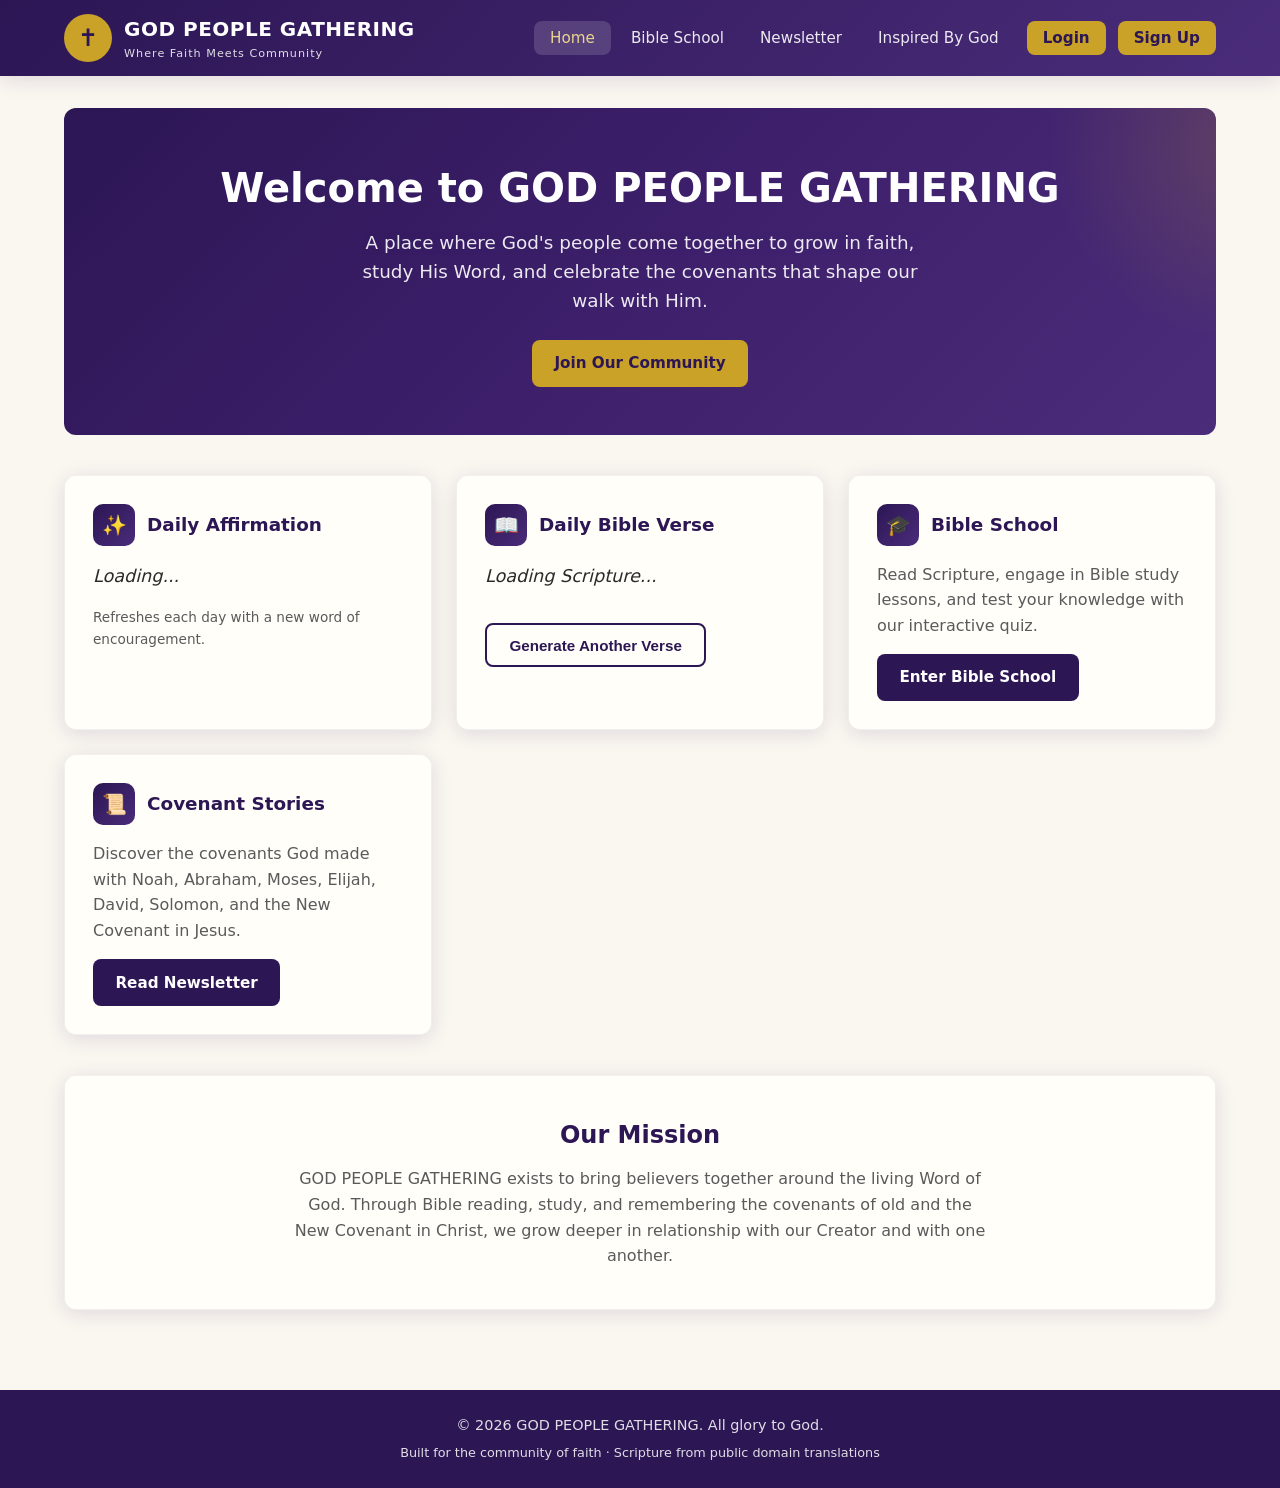
==== index.html @ f99f96ee "Add files via upload" ====
<!DOCTYPE html>
<html lang="en">
<head>
  <meta charset="UTF-8">
  <meta name="viewport" content="width=device-width, initial-scale=1.0">
  <title>GOD PEOPLE GATHERING | Home</title>
  <link rel="stylesheet" href="css/styles.css">
</head>
<body>
  <header class="header">
    <div class="nav-container">
      <a href="index.html" class="logo">
        <div class="logo-icon">✝</div>
        <div class="logo-text">
          GOD PEOPLE GATHERING
          <span>Where Faith Meets Community</span>
        </div>
      </a>
      <button class="menu-toggle" aria-label="Menu">☰</button>
      <ul class="nav-links">
        <li><a href="index.html" class="active">Home</a></li>
        <li><a href="bible-school.html">Bible School</a></li>
        <li><a href="newsletter.html">Newsletter</a></li>
        <li><a href="book.html">Inspired By God</a></li>
        <li class="hidden" data-auth><span class="member-badge">👤 <span data-member-name></span></span></li>
        <li class="hidden" data-auth><a href="#" onclick="logout(); return false;">Logout</a></li>
        <li data-guest><a href="login.html" class="btn-auth">Login</a></li>
        <li data-guest><a href="signup.html" class="btn-auth">Sign Up</a></li>
      </ul>
    </div>
  </header>

  <main class="main">
    <section class="hero">
      <h1>Welcome to GOD PEOPLE GATHERING</h1>
      <p>A place where God's people come together to grow in faith, study His Word, and celebrate the covenants that shape our walk with Him.</p>
      <div data-guest>
        <a href="signup.html" class="btn btn-gold">Join Our Community</a>
      </div>
      <div class="hidden" data-auth>
        <p style="margin-top:1rem; opacity:0.95;">Welcome back, <strong data-member-name></strong>! May God bless your day.</p>
      </div>
    </section>

    <div class="dashboard-cards">
      <div class="card">
        <div class="card-header">
          <div class="card-icon">✨</div>
          <h3>Daily Affirmation</h3>
        </div>
        <p class="affirmation-text" id="daily-affirmation">Loading...</p>
        <p style="font-size:0.85rem; color:var(--text-muted);">Refreshes each day with a new word of encouragement.</p>
      </div>

      <div class="card">
        <div class="card-header">
          <div class="card-icon">📖</div>
          <h3>Daily Bible Verse</h3>
        </div>
        <p class="verse-text" id="daily-verse">Loading Scripture...</p>
        <p class="verse-ref" id="daily-verse-ref"></p>
        <button class="btn btn-outline mt-1" id="random-verse-btn">Generate Another Verse</button>
      </div>

      <div class="card">
        <div class="card-header">
          <div class="card-icon">🎓</div>
          <h3>Bible School</h3>
        </div>
        <p style="color:var(--text-muted); margin-bottom:1rem;">Read Scripture, engage in Bible study lessons, and test your knowledge with our interactive quiz.</p>
        <a href="bible-school.html" class="btn btn-primary">Enter Bible School</a>
      </div>

      <div class="card">
        <div class="card-header">
          <div class="card-icon">📜</div>
          <h3>Covenant Stories</h3>
        </div>
        <p style="color:var(--text-muted); margin-bottom:1rem;">Discover the covenants God made with Noah, Abraham, Moses, Elijah, David, Solomon, and the New Covenant in Jesus.</p>
        <a href="newsletter.html" class="btn btn-primary">Read Newsletter</a>
      </div>
    </div>

    <section class="card text-center" style="padding:2.5rem;">
      <h2 style="color:var(--primary); margin-bottom:0.75rem;">Our Mission</h2>
      <p style="max-width:700px; margin:0 auto; color:var(--text-muted);">
        GOD PEOPLE GATHERING exists to bring believers together around the living Word of God.
        Through Bible reading, study, and remembering the covenants of old and the New Covenant in Christ,
        we grow deeper in relationship with our Creator and with one another.
      </p>
    </section>
  </main>

  <footer class="footer">
    <p>&copy; 2026 GOD PEOPLE GATHERING. All glory to God.</p>
    <p style="margin-top:0.4rem; font-size:0.8rem;">Built for the community of faith · Scripture from public domain translations</p>
  </footer>

  <script src="js/app.js"></script>
</body>
</html>
---- css/styles.css ----
/* GOD PEOPLE GATHERING - Church Website Styles */
:root {
  --primary: #2c1654;
  --primary-light: #4a2c7a;
  --gold: #c9a227;
  --gold-light: #e8d48b;
  --cream: #faf6f0;
  --soft-white: #fffef9;
  --text: #2a2a2a;
  --text-muted: #5a5a5a;
  --success: #2e7d32;
  --error: #c62828;
  --shadow: 0 4px 20px rgba(44, 22, 84, 0.12);
  --radius: 12px;
  --transition: all 0.3s ease;
}

* {
  margin: 0;
  padding: 0;
  box-sizing: border-box;
}

body {
  font-family: 'Segoe UI', system-ui, -apple-system, sans-serif;
  background: var(--cream);
  color: var(--text);
  line-height: 1.6;
  min-height: 100vh;
}

/* Header & Nav */
.header {
  background: linear-gradient(135deg, var(--primary) 0%, var(--primary-light) 100%);
  color: white;
  position: sticky;
  top: 0;
  z-index: 1000;
  box-shadow: var(--shadow);
}

.nav-container {
  max-width: 1200px;
  margin: 0 auto;
  padding: 0.8rem 1.5rem;
  display: flex;
  align-items: center;
  justify-content: space-between;
  gap: 1rem;
}

.logo {
  display: flex;
  align-items: center;
  gap: 0.75rem;
  text-decoration: none;
  color: white;
}

.logo-icon {
  width: 48px;
  height: 48px;
  background: var(--gold);
  border-radius: 50%;
  display: flex;
  align-items: center;
  justify-content: center;
  font-size: 1.5rem;
  font-weight: bold;
  color: var(--primary);
}

.logo-text {
  font-size: 1.25rem;
  font-weight: 700;
  letter-spacing: 0.5px;
}

.logo-text span {
  display: block;
  font-size: 0.7rem;
  font-weight: 400;
  opacity: 0.85;
  letter-spacing: 1px;
}

.nav-links {
  display: flex;
  list-style: none;
  gap: 0.25rem;
  align-items: center;
}

.nav-links a {
  color: rgba(255,255,255,0.9);
  text-decoration: none;
  padding: 0.5rem 1rem;
  border-radius: 8px;
  font-weight: 500;
  font-size: 0.95rem;
  transition: var(--transition);
}

.nav-links a:hover,
.nav-links a.active {
  background: rgba(255,255,255,0.15);
  color: var(--gold-light);
}

.nav-links .btn-auth {
  background: var(--gold);
  color: var(--primary) !important;
  font-weight: 600;
  margin-left: 0.5rem;
}

.nav-links .btn-auth:hover {
  background: var(--gold-light);
}

.menu-toggle {
  display: none;
  background: none;
  border: none;
  color: white;
  font-size: 1.75rem;
  cursor: pointer;
  padding: 0.25rem;
}

/* Main content */
.main {
  max-width: 1200px;
  margin: 0 auto;
  padding: 2rem 1.5rem;
  min-height: calc(100vh - 160px);
}

/* Hero / Dashboard */
.hero {
  background: linear-gradient(135deg, var(--primary) 0%, #3d1f6b 50%, var(--primary-light) 100%);
  color: white;
  border-radius: var(--radius);
  padding: 3rem 2rem;
  text-align: center;
  margin-bottom: 2.5rem;
  position: relative;
  overflow: hidden;
}

.hero::before {
  content: '';
  position: absolute;
  top: -50%;
  right: -20%;
  width: 400px;
  height: 400px;
  background: radial-gradient(circle, rgba(201,162,39,0.2) 0%, transparent 70%);
  border-radius: 50%;
}

.hero h1 {
  font-size: 2.5rem;
  margin-bottom: 0.5rem;
  position: relative;
}

.hero p {
  font-size: 1.15rem;
  opacity: 0.9;
  max-width: 600px;
  margin: 0 auto 1.5rem;
  position: relative;
}

.dashboard-cards {
  display: grid;
  grid-template-columns: repeat(auto-fit, minmax(280px, 1fr));
  gap: 1.5rem;
  margin-bottom: 2.5rem;
}

.card {
  background: var(--soft-white);
  border-radius: var(--radius);
  padding: 1.75rem;
  box-shadow: var(--shadow);
  transition: var(--transition);
  border: 1px solid rgba(44,22,84,0.06);
}

.card:hover {
  transform: translateY(-4px);
  box-shadow: 0 8px 30px rgba(44, 22, 84, 0.15);
}

.card-header {
  display: flex;
  align-items: center;
  gap: 0.75rem;
  margin-bottom: 1rem;
}

.card-icon {
  width: 42px;
  height: 42px;
  background: linear-gradient(135deg, var(--primary), var(--primary-light));
  color: white;
  border-radius: 10px;
  display: flex;
  align-items: center;
  justify-content: center;
  font-size: 1.25rem;
}

.card h3 {
  color: var(--primary);
  font-size: 1.15rem;
}

.affirmation-text, .verse-text {
  font-size: 1.1rem;
  font-style: italic;
  color: var(--text);
  margin: 1rem 0;
  line-height: 1.7;
}

.verse-ref {
  color: var(--gold);
  font-weight: 600;
  font-style: normal;
  font-size: 0.95rem;
}

.btn {
  display: inline-flex;
  align-items: center;
  gap: 0.5rem;
  padding: 0.7rem 1.4rem;
  border: none;
  border-radius: 8px;
  font-weight: 600;
  font-size: 0.95rem;
  cursor: pointer;
  transition: var(--transition);
  text-decoration: none;
}

.btn-primary {
  background: var(--primary);
  color: white;
}

.btn-primary:hover {
  background: var(--primary-light);
}

.btn-gold {
  background: var(--gold);
  color: var(--primary);
}

.btn-gold:hover {
  background: var(--gold-light);
}

.btn-outline {
  background: transparent;
  border: 2px solid var(--primary);
  color: var(--primary);
}

.btn-outline:hover {
  background: var(--primary);
  color: white;
}

/* Auth forms */
.auth-container {
  max-width: 440px;
  margin: 2rem auto;
}

.auth-card {
  background: var(--soft-white);
  border-radius: var(--radius);
  padding: 2.5rem;
  box-shadow: var(--shadow);
}

.auth-card h2 {
  text-align: center;
  color: var(--primary);
  margin-bottom: 0.5rem;
}

.auth-card .subtitle {
  text-align: center;
  color: var(--text-muted);
  margin-bottom: 2rem;
  font-size: 0.95rem;
}

.form-group {
  margin-bottom: 1.25rem;
}

.form-group label {
  display: block;
  margin-bottom: 0.4rem;
  font-weight: 600;
  color: var(--primary);
  font-size: 0.9rem;
}

.form-group input,
.form-group select,
.form-group textarea {
  width: 100%;
  padding: 0.75rem 1rem;
  border: 2px solid #e0d9d0;
  border-radius: 8px;
  font-size: 1rem;
  transition: var(--transition);
  background: white;
}

.form-group input:focus,
.form-group select:focus,
.form-group textarea:focus {
  outline: none;
  border-color: var(--primary);
  box-shadow: 0 0 0 3px rgba(44, 22, 84, 0.1);
}

.form-error {
  color: var(--error);
  font-size: 0.85rem;
  margin-top: 0.35rem;
  display: none;
}

.form-success {
  color: var(--success);
  font-size: 0.9rem;
  text-align: center;
  margin-top: 1rem;
  display: none;
}

.auth-switch {
  text-align: center;
  margin-top: 1.5rem;
  font-size: 0.95rem;
  color: var(--text-muted);
}

.auth-switch a {
  color: var(--primary);
  font-weight: 600;
  text-decoration: none;
}

.auth-switch a:hover {
  text-decoration: underline;
}

/* Bible School */
.section-title {
  color: var(--primary);
  font-size: 1.75rem;
  margin-bottom: 0.5rem;
  text-align: center;
}

.section-subtitle {
  text-align: center;
  color: var(--text-muted);
  margin-bottom: 2rem;
}

.tabs {
  display: flex;
  gap: 0.5rem;
  margin-bottom: 1.5rem;
  flex-wrap: wrap;
  justify-content: center;
}

.tab-btn {
  padding: 0.7rem 1.5rem;
  border: 2px solid var(--primary);
  background: transparent;
  color: var(--primary);
  border-radius: 8px;
  font-weight: 600;
  cursor: pointer;
  transition: var(--transition);
}

.tab-btn.active,
.tab-btn:hover {
  background: var(--primary);
  color: white;
}

.tab-content {
  display: none;
}

.tab-content.active {
  display: block;
}

.bible-controls {
  display: flex;
  flex-wrap: wrap;
  gap: 1rem;
  margin-bottom: 1.5rem;
  align-items: flex-end;
}

.bible-controls .form-group {
  margin-bottom: 0;
  flex: 1;
  min-width: 140px;
}

.bible-text {
  background: white;
  border-radius: var(--radius);
  padding: 1.5rem;
  border-left: 4px solid var(--gold);
  max-height: 500px;
  overflow-y: auto;
  line-height: 1.8;
}

.bible-text .verse {
  margin-bottom: 0.75rem;
}

.bible-text .verse-num {
  color: var(--gold);
  font-weight: 700;
  margin-right: 0.4rem;
  font-size: 0.85rem;
}

.study-grid {
  display: grid;
  grid-template-columns: repeat(auto-fit, minmax(280px, 1fr));
  gap: 1.25rem;
}

.study-card {
  background: white;
  border-radius: var(--radius);
  padding: 1.5rem;
  border-top: 4px solid var(--primary);
  box-shadow: var(--shadow);
}

.study-card h4 {
  color: var(--primary);
  margin-bottom: 0.5rem;
}

.quiz-question {
  background: white;
  border-radius: var(--radius);
  padding: 1.5rem;
  margin-bottom: 1.25rem;
  box-shadow: var(--shadow);
}

.quiz-options {
  list-style: none;
  margin-top: 1rem;
}

.quiz-options li {
  margin-bottom: 0.6rem;
}

.quiz-options label {
  display: flex;
  align-items: center;
  gap: 0.6rem;
  padding: 0.6rem 1rem;
  border: 2px solid #e0d9d0;
  border-radius: 8px;
  cursor: pointer;
  transition: var(--transition);
}

.quiz-options label:hover {
  border-color: var(--primary);
  background: rgba(44,22,84,0.03);
}

.quiz-options input {
  accent-color: var(--primary);
}

.quiz-result {
  margin-top: 1.5rem;
  padding: 1.25rem;
  border-radius: var(--radius);
  text-align: center;
  font-weight: 600;
  display: none;
}

.quiz-result.correct {
  background: #e8f5e9;
  color: var(--success);
}

.quiz-result.incorrect {
  background: #ffebee;
  color: var(--error);
}

/* Newsletter */
.covenant-grid {
  display: grid;
  grid-template-columns: repeat(auto-fit, minmax(320px, 1fr));
  gap: 1.75rem;
}

.covenant-card {
  background: white;
  border-radius: var(--radius);
  overflow: hidden;
  box-shadow: var(--shadow);
  transition: var(--transition);
}

.covenant-card:hover {
  transform: translateY(-6px);
  box-shadow: 0 12px 35px rgba(44, 22, 84, 0.18);
}

.covenant-img {
  height: 180px;
  background-size: cover;
  background-position: center;
  position: relative;
}

.covenant-img::after {
  content: '';
  position: absolute;
  inset: 0;
  background: linear-gradient(to top, rgba(0,0,0,0.5), transparent);
}

.covenant-badge {
  position: absolute;
  top: 1rem;
  left: 1rem;
  background: var(--gold);
  color: var(--primary);
  padding: 0.3rem 0.8rem;
  border-radius: 20px;
  font-size: 0.75rem;
  font-weight: 700;
  z-index: 1;
}

.covenant-body {
  padding: 1.5rem;
}

.covenant-body h3 {
  color: var(--primary);
  margin-bottom: 0.5rem;
}

.covenant-body .covenant-title {
  color: var(--gold);
  font-weight: 600;
  font-size: 0.9rem;
  margin-bottom: 0.75rem;
}

.covenant-body p {
  color: var(--text-muted);
  font-size: 0.95rem;
  margin-bottom: 1rem;
}

/* Book page */
.book-hero {
  text-align: center;
  padding: 2rem;
  background: white;
  border-radius: var(--radius);
  box-shadow: var(--shadow);
  margin-bottom: 2rem;
}

.book-hero h2 {
  color: var(--primary);
  font-size: 2rem;
  margin-bottom: 0.5rem;
}

.upload-zone {
  border: 3px dashed var(--primary);
  border-radius: var(--radius);
  padding: 3rem 2rem;
  text-align: center;
  background: rgba(44,22,84,0.03);
  transition: var(--transition);
  cursor: pointer;
}

.upload-zone:hover,
.upload-zone.dragover {
  background: rgba(44,22,84,0.08);
  border-color: var(--gold);
}

.upload-zone input {
  display: none;
}

.upload-icon {
  font-size: 3rem;
  margin-bottom: 1rem;
}

.download-box {
  background: linear-gradient(135deg, var(--primary), var(--primary-light));
  color: white;
  border-radius: var(--radius);
  padding: 2.5rem;
  text-align: center;
}

.download-box h3 {
  margin-bottom: 0.75rem;
}

/* Footer */
.footer {
  background: var(--primary);
  color: rgba(255,255,255,0.85);
  text-align: center;
  padding: 1.5rem;
  margin-top: 3rem;
  font-size: 0.9rem;
}

.footer a {
  color: var(--gold-light);
  text-decoration: none;
}

/* Member badge */
.member-badge {
  display: inline-flex;
  align-items: center;
  gap: 0.4rem;
  background: rgba(201,162,39,0.2);
  color: var(--gold-light);
  padding: 0.3rem 0.8rem;
  border-radius: 20px;
  font-size: 0.85rem;
  font-weight: 600;
}

/* Responsive */
@media (max-width: 768px) {
  .menu-toggle {
    display: block;
  }

  .nav-links {
    display: none;
    position: absolute;
    top: 100%;
    left: 0;
    right: 0;
    background: var(--primary);
    flex-direction: column;
    padding: 1rem;
    gap: 0.25rem;
    box-shadow: var(--shadow);
  }

  .nav-links.open {
    display: flex;
  }

  .nav-links a {
    width: 100%;
    text-align: center;
  }

  .hero h1 {
    font-size: 1.75rem;
  }

  .bible-controls {
    flex-direction: column;
  }
}

/* Utility */
.hidden {
  display: none !important;
}

.text-center {
  text-align: center;
}

.mt-1 { margin-top: 1rem; }
.mt-2 { margin-top: 2rem; }
.mb-2 { margin-bottom: 2rem; }
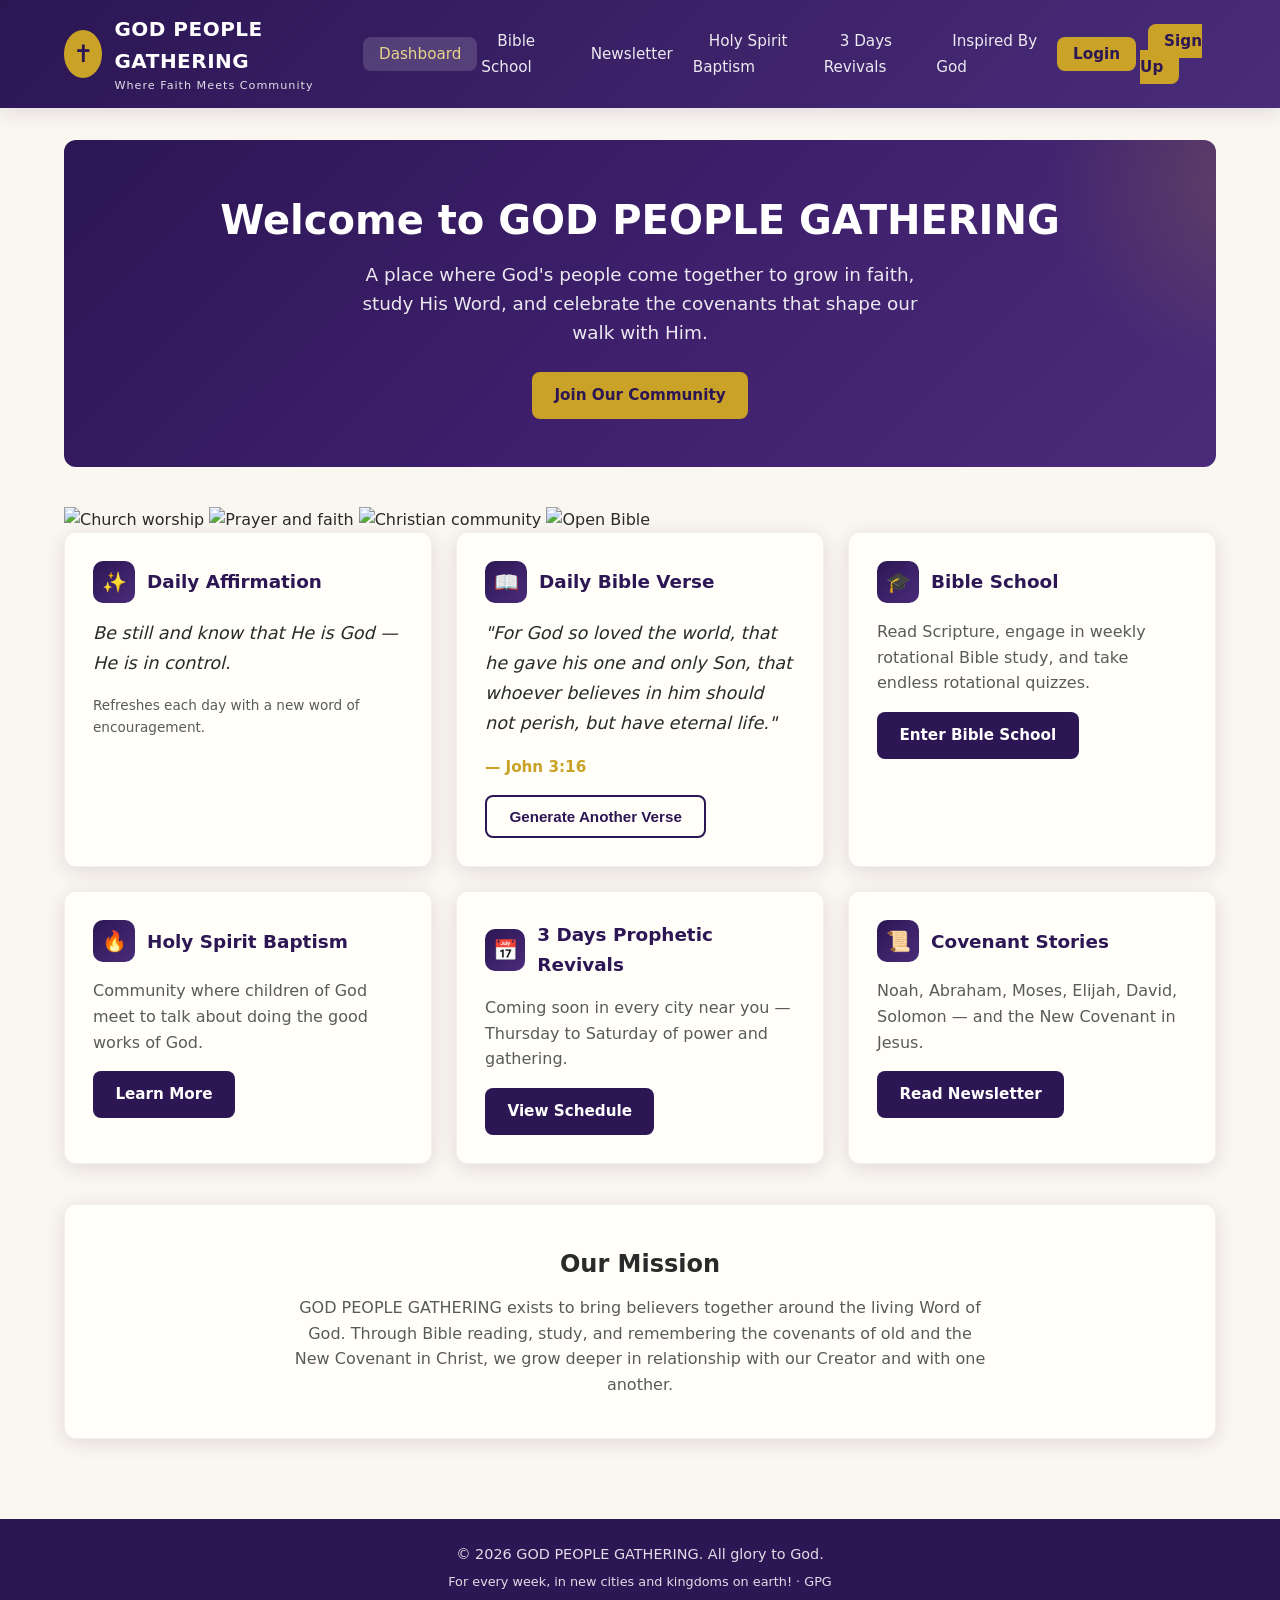
==== commit fc705dbc: "Add files via upload" ====
--- a/index.html
+++ b/index.html
@@ -3,7 +3,7 @@
 <head>
   <meta charset="UTF-8">
   <meta name="viewport" content="width=device-width, initial-scale=1.0">
-  <title>GOD PEOPLE GATHERING | Home</title>
+  <title>Dashboard | GOD PEOPLE GATHERING</title>
   <link rel="stylesheet" href="css/styles.css">
 </head>
 <body>
@@ -18,11 +18,12 @@
       </a>
       <button class="menu-toggle" aria-label="Menu">☰</button>
       <ul class="nav-links">
-        <li><a href="index.html" class="active">Home</a></li>
+        <li><a href="index.html" class="active">Dashboard</a></li>
         <li><a href="bible-school.html">Bible School</a></li>
         <li><a href="newsletter.html">Newsletter</a></li>
+        <li><a href="holy-spirit.html">Holy Spirit Baptism</a></li>
+        <li><a href="revivals.html">3 Days Revivals</a></li>
         <li><a href="book.html">Inspired By God</a></li>
-        <li class="hidden" data-auth><span class="member-badge">👤 <span data-member-name></span></span></li>
         <li class="hidden" data-auth><a href="#" onclick="logout(); return false;">Logout</a></li>
         <li data-guest><a href="login.html" class="btn-auth">Login</a></li>
         <li data-guest><a href="signup.html" class="btn-auth">Sign Up</a></li>
@@ -31,16 +32,22 @@
   </header>
 
   <main class="main">
+    <div id="member-welcome" class="member-welcome hidden"></div>
+
     <section class="hero">
-      <h1>Welcome to GOD PEOPLE GATHERING</h1>
+      <h1>Welcome to <span>GOD PEOPLE GATHERING</span></h1>
       <p>A place where God's people come together to grow in faith, study His Word, and celebrate the covenants that shape our walk with Him.</p>
       <div data-guest>
         <a href="signup.html" class="btn btn-gold">Join Our Community</a>
       </div>
-      <div class="hidden" data-auth>
-        <p style="margin-top:1rem; opacity:0.95;">Welcome back, <strong data-member-name></strong>! May God bless your day.</p>
-      </div>
     </section>
+
+    <div class="home-gallery">
+      <img src="https://images.unsplash.com/photo-1438232992991-995b7058bbb3?w=500&q=80" alt="Church worship">
+      <img src="https://images.unsplash.com/photo-1507692049790-de58290a4334?w=500&q=80" alt="Prayer and faith">
+      <img src="https://images.unsplash.com/photo-1511632765486-a01980e58a9d?w=500&q=80" alt="Christian community">
+      <img src="https://images.unsplash.com/photo-1529070538774-1843cb3265df?w=500&q=80" alt="Open Bible">
+    </div>
 
     <div class="dashboard-cards">
       <div class="card">
@@ -67,8 +74,26 @@
           <div class="card-icon">🎓</div>
           <h3>Bible School</h3>
         </div>
-        <p style="color:var(--text-muted); margin-bottom:1rem;">Read Scripture, engage in Bible study lessons, and test your knowledge with our interactive quiz.</p>
+        <p style="color:var(--text-muted); margin-bottom:1rem;">Read Scripture, engage in weekly rotational Bible study, and take endless rotational quizzes.</p>
         <a href="bible-school.html" class="btn btn-primary">Enter Bible School</a>
+      </div>
+
+      <div class="card">
+        <div class="card-header">
+          <div class="card-icon">🔥</div>
+          <h3>Holy Spirit Baptism</h3>
+        </div>
+        <p style="color:var(--text-muted); margin-bottom:1rem;">Community where children of God meet to talk about doing the good works of God.</p>
+        <a href="holy-spirit.html" class="btn btn-primary">Learn More</a>
+      </div>
+
+      <div class="card">
+        <div class="card-header">
+          <div class="card-icon">📅</div>
+          <h3>3 Days Prophetic Revivals</h3>
+        </div>
+        <p style="color:var(--text-muted); margin-bottom:1rem;">Coming soon in every city near you — Thursday to Saturday of power and gathering.</p>
+        <a href="revivals.html" class="btn btn-primary">View Schedule</a>
       </div>
 
       <div class="card">
@@ -76,13 +101,13 @@
           <div class="card-icon">📜</div>
           <h3>Covenant Stories</h3>
         </div>
-        <p style="color:var(--text-muted); margin-bottom:1rem;">Discover the covenants God made with Noah, Abraham, Moses, Elijah, David, Solomon, and the New Covenant in Jesus.</p>
+        <p style="color:var(--text-muted); margin-bottom:1rem;">Noah, Abraham, Moses, Elijah, David, Solomon — and the New Covenant in Jesus.</p>
         <a href="newsletter.html" class="btn btn-primary">Read Newsletter</a>
       </div>
     </div>
 
     <section class="card text-center" style="padding:2.5rem;">
-      <h2 style="color:var(--primary); margin-bottom:0.75rem;">Our Mission</h2>
+      <h2 style="color:var(--yellow); margin-bottom:0.75rem;">Our Mission</h2>
       <p style="max-width:700px; margin:0 auto; color:var(--text-muted);">
         GOD PEOPLE GATHERING exists to bring believers together around the living Word of God.
         Through Bible reading, study, and remembering the covenants of old and the New Covenant in Christ,
@@ -93,7 +118,7 @@
 
   <footer class="footer">
     <p>&copy; 2026 GOD PEOPLE GATHERING. All glory to God.</p>
-    <p style="margin-top:0.4rem; font-size:0.8rem;">Built for the community of faith · Scripture from public domain translations</p>
+    <p style="margin-top:0.4rem; font-size:0.8rem;">For every week, in new cities and kingdoms on earth! · GPG</p>
   </footer>
 
   <script src="js/app.js"></script>
